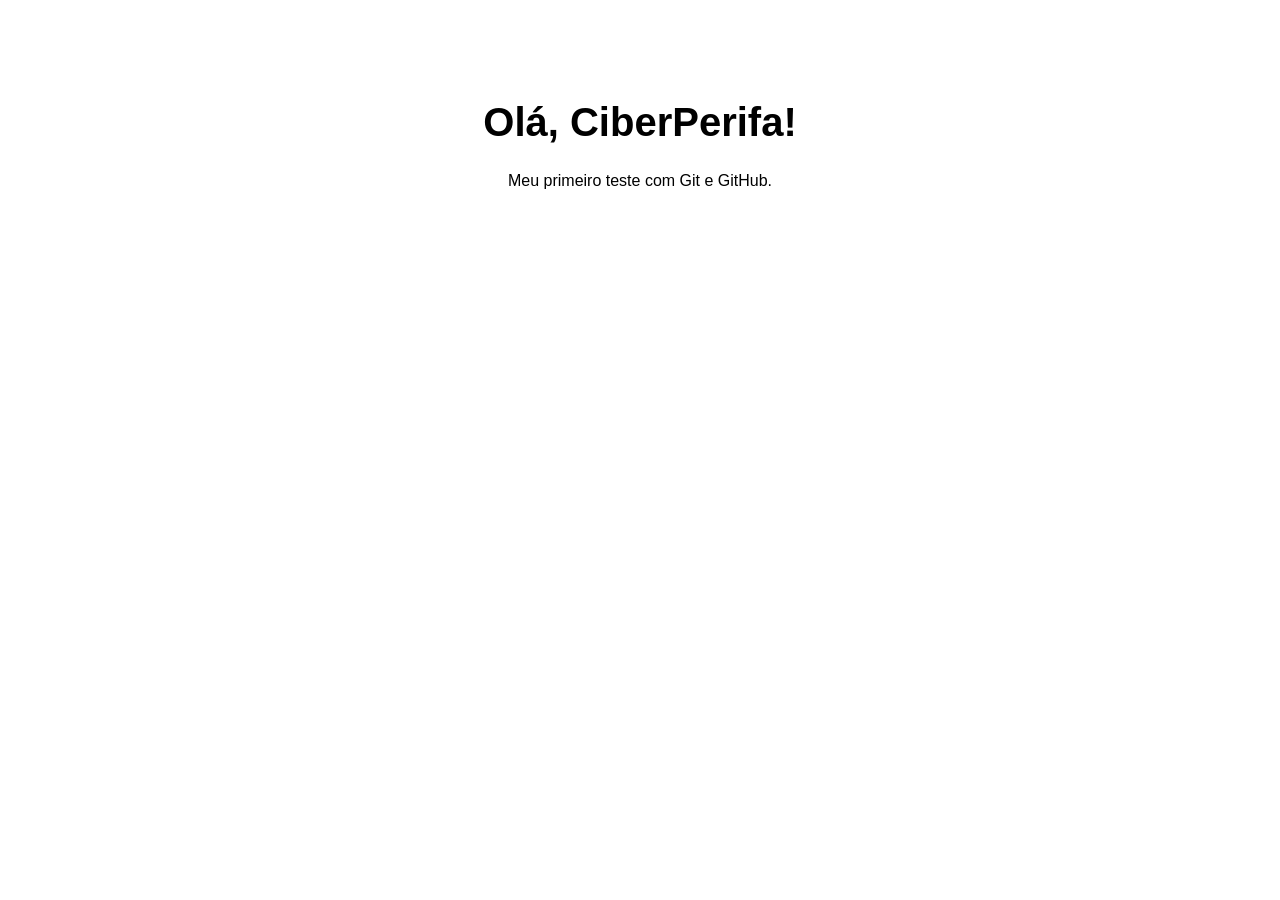
==== index.html @ 7c921926 "feat: realiza commit inicial de teste" ====
<!DOCTYPE html>
<html lang="pt-BR">

<head>
    <meta charset="UTF-8">
    <meta name="viewport" content="width=device-width, initial-scale=1.0">
    <title>CiberPerifa</title>
    <link rel="stylesheet" href="css/style.css">
</head>

<body>
    <h1>Olá, CiberPerifa!</h1>
    <p>Meu primeiro teste com Git e GitHub.</p>
</body>

</html>
---- css/style.css ----
body {
    font-family: Arial, sans-serif;
    text-align: center;
    margin-top: 100px;
}

h1 {
    font-size: 40px;
}
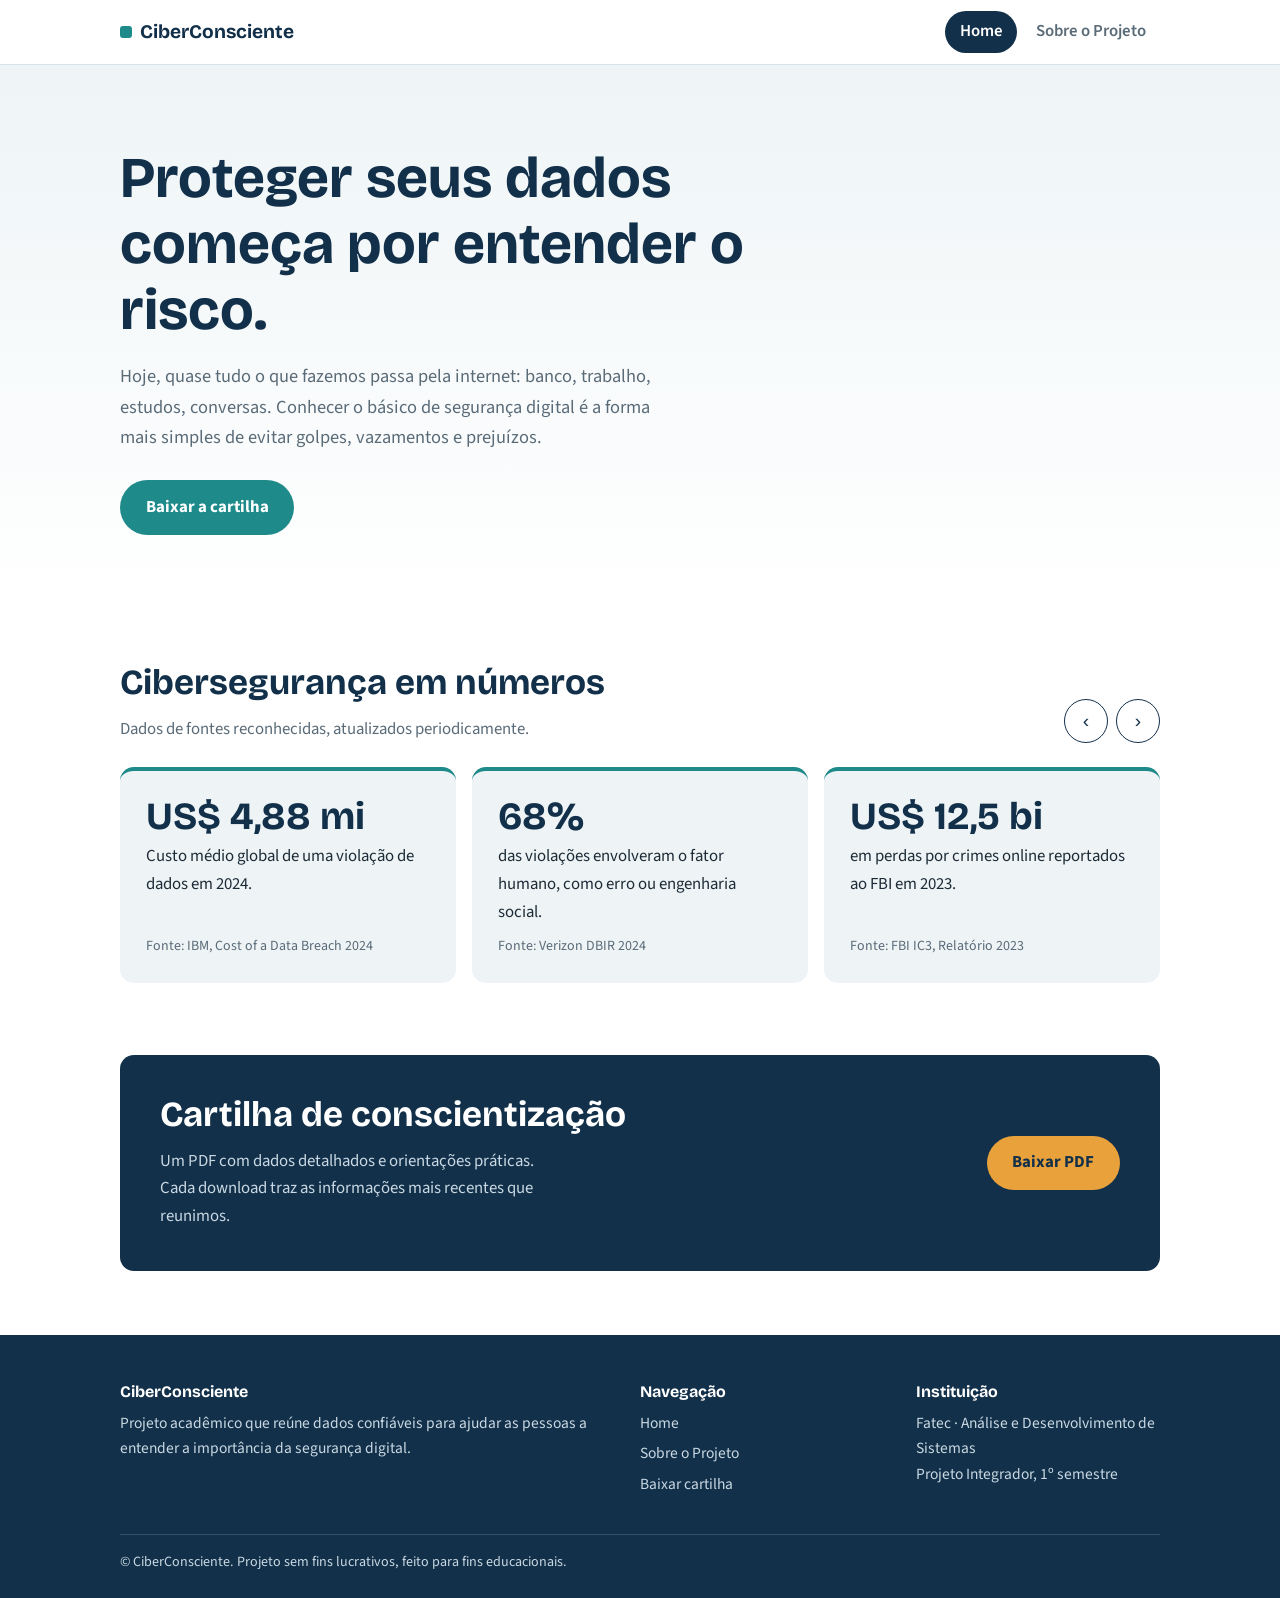
==== commit f103c60c: "feat: adiciona primeira versao da pagina home junto do arquivo css" ====
--- a/index.html
+++ b/index.html
@@ -1,16 +1,95 @@
 <!DOCTYPE html>
 <html lang="pt-BR">
+<head>
+  <meta charset="UTF-8">
+  <meta name="viewport" content="width=device-width, initial-scale=1">
+  <title>CiberConsciente | Home</title>
+  <meta name="description" content="Dados confiáveis sobre ciberseguran&ccedil;a e uma cartilha de conscientiza&ccedil;&atilde;o para baixar.">
+  <link rel="preconnect" href="https://fonts.googleapis.com">
+  <link rel="preconnect" href="https://fonts.gstatic.com" crossorigin>
+  <link href="https://fonts.googleapis.com/css2?family=Bricolage+Grotesque:wght@600;700&family=Source+Sans+3:wght@400;600;700&display=swap" rel="stylesheet">
+  <link rel="stylesheet" href="css/style.css">
+</head>
+<body>
+  <header>
+    <nav class="wrap" aria-label="Principal">
+      <a class="brand" href="index.html"><i></i><span>CiberConsciente</span></a>
+      <ul>
+        <li><a href="index.html" aria-current="page">Home</a></li>
+        <li><a href="sobre.html">Sobre o Projeto</a></li>
+      </ul>
+    </nav>
+  </header>
 
-<head>
-    <meta charset="UTF-8">
-    <meta name="viewport" content="width=device-width, initial-scale=1.0">
-    <title>CiberPerifa</title>
-    <link rel="stylesheet" href="css/style.css">
-</head>
+  <main>
+    <section class="hero">
+      <div class="wrap">
+        <h1>Proteger seus dados começa por entender o risco.</h1>
+        <p>Hoje, quase tudo o que fazemos passa pela internet: banco, trabalho, estudos, conversas. Conhecer o básico de segurança digital é a forma mais simples de evitar golpes, vazamentos e prejuízos.</p>
+        <a class="btn" href="#cartilha">Baixar a cartilha</a>
+      </div>
+    </section>
 
-<body>
-    <h1>Olá, CiberPerifa!</h1>
-    <p>Meu primeiro teste com Git e GitHub.</p>
+    <section aria-labelledby="dados-t">
+      <div class="wrap">
+        <div class="car-head">
+          <div>
+            <h2 id="dados-t">Ciberseguran&ccedil;a em números</h2>
+            <p class="lead">Dados de fontes reconhecidas, atualizados periodicamente.</p>
+          </div>
+          <div class="car-ctrl">
+            <button id="prev" aria-label="Cards anteriores">&#8249;</button>
+            <button id="next" aria-label="Próximos cards">&#8250;</button>
+          </div>
+        </div>
+
+        <!-- Os valores abaixo são exemplos: confira e atualize com os dados do seu script Python -->
+        <div class="track" id="track" tabindex="0" aria-label="Dados sobre ciberseguran&ccedil;a">
+          <article class="card"><strong>US$ 4,88 mi</strong><p>Custo médio global de uma violação de dados em 2024.</p><small>Fonte: IBM, Cost of a Data Breach 2024</small></article>
+          <article class="card"><strong>68%</strong><p>das violações envolveram o fator humano, como erro ou engenharia social.</p><small>Fonte: Verizon DBIR 2024</small></article>
+          <article class="card"><strong>US$ 12,5 bi</strong><p>em perdas por crimes online reportados ao FBI em 2023.</p><small>Fonte: FBI IC3, Relatório 2023</small></article>
+          <article class="card"><strong>Dado 4</strong><p>Substitua por um dado brasileiro (ex.: CERT.br ou ANPD).</p><small>Fonte: a definir</small></article>
+          <article class="card"><strong>Dado 5</strong><p>Substitua por outro dado relevante para o público.</p><small>Fonte: a definir</small></article>
+        </div>
+      </div>
+    </section>
+
+    <section id="cartilha" style="padding-top:0">
+      <div class="wrap">
+        <div class="download">
+          <div>
+            <h2>Cartilha de conscientização</h2>
+            <p>Um PDF com dados detalhados e orientações práticas. Cada download traz as informações mais recentes que reunimos.</p>
+          </div>
+          <a class="btn" href="cartilha-ciberseguranca.pdf" download>Baixar PDF</a>
+        </div>
+      </div>
+    </section>
+  </main>
+
+  <footer>
+    <div class="wrap">
+      <div class="foot">
+        <div>
+          <h3>CiberConsciente</h3>
+          <p>Projeto acadêmico que reúne dados confiáveis para ajudar as pessoas a entender a importância da segurança digital.</p>
+        </div>
+        <div>
+          <h3>Navegação</h3>
+          <ul>
+            <li><a href="index.html">Home</a></li>
+            <li><a href="sobre.html">Sobre o Projeto</a></li>
+            <li><a href="#cartilha">Baixar cartilha</a></li>
+          </ul>
+        </div>
+        <div>
+          <h3>Instituição</h3>
+          <p>Fatec · Análise e Desenvolvimento de Sistemas<br>Projeto Integrador, 1º semestre</p>
+        </div>
+      </div>
+      <p class="copy">&copy; <span id="ano"></span> CiberConsciente. Projeto sem fins lucrativos, feito para fins educacionais.</p>
+    </div>
+  </footer>
+  <script src="script.js"></script>
 </body>
-
-</html>+</html>
--- a/css/style.css
+++ b/css/style.css
@@ -1,9 +1,100 @@
-body {
-    font-family: Arial, sans-serif;
-    text-align: center;
-    margin-top: 100px;
+:root{
+  --navy:#12304a; --teal:#1f8a8a; --teal-d:#176b6b; --mist:#eef4f6; --white:#fff;
+  --ink:#1d2b36; --muted:#5a6b78; --amber:#e9a23b; --line:#d6e2e7;
+  --r:14px; --max:1080px;
 }
+*{box-sizing:border-box;margin:0;padding:0}
+html{scroll-behavior:smooth}
+body{font-family:'Source Sans 3',system-ui,sans-serif;color:var(--ink);background:var(--white);line-height:1.65;font-size:1.05rem}
+h1,h2,h3{font-family:'Bricolage Grotesque',sans-serif;line-height:1.15;color:var(--navy)}
+a{color:inherit}
+.wrap{max-width:var(--max);margin:0 auto;padding:0 1.25rem}
+section{padding:4rem 0}
+h2{font-size:clamp(1.6rem,4vw,2.2rem);margin-bottom:.75rem}
+.lead{color:var(--muted);max-width:62ch}
+:focus-visible{outline:3px solid var(--amber);outline-offset:3px}
 
-h1 {
-    font-size: 40px;
-}+/* Navegação */
+header{position:sticky;top:0;z-index:10;background:rgba(255,255,255,.92);backdrop-filter:blur(8px);border-bottom:1px solid var(--line)}
+nav{display:flex;align-items:center;justify-content:space-between;height:64px}
+.brand{font-family:'Bricolage Grotesque',sans-serif;font-weight:700;font-size:1.2rem;color:var(--navy);text-decoration:none;display:flex;align-items:center;gap:.5rem}
+.brand i{width:12px;height:12px;border-radius:3px;background:var(--teal);display:inline-block}
+nav ul{display:flex;gap:.25rem;list-style:none}
+nav ul a{display:block;padding:.45rem .9rem;border-radius:99px;text-decoration:none;font-weight:600;color:var(--muted);transition:background .2s,color .2s}
+nav ul a:hover{background:var(--mist);color:var(--navy)}
+nav ul a[aria-current="page"]{background:var(--navy);color:var(--white)}
+
+/* Hero */
+.hero{background:linear-gradient(180deg,var(--mist),var(--white));padding:5rem 0 4rem}
+.hero h1{font-size:clamp(2.1rem,6vw,3.6rem);max-width:18ch;margin-bottom:1.1rem}
+.hero p{max-width:60ch;color:var(--muted);font-size:1.15rem;margin-bottom:1.75rem}
+.hero .wrap>*{animation:rise .7s ease both}
+.hero .wrap>*:nth-child(2){animation-delay:.12s}
+.hero .wrap>*:nth-child(3){animation-delay:.24s}
+@keyframes rise{from{opacity:0;transform:translateY(18px)}to{opacity:1;transform:none}}
+
+.btn{display:inline-block;background:var(--teal);color:var(--white);padding:.85rem 1.6rem;border-radius:99px;font-weight:700;text-decoration:none;transition:background .2s,transform .2s}
+.btn:hover{background:var(--teal-d);transform:translateY(-2px)}
+.btn.ghost{background:transparent;color:var(--navy);border:2px solid var(--navy)}
+.btn.ghost:hover{background:var(--navy);color:var(--white)}
+
+/* Carrossel */
+.car-head{display:flex;justify-content:space-between;align-items:end;gap:1rem;margin-bottom:1.5rem}
+.car-ctrl{display:flex;gap:.5rem}
+.car-ctrl button{width:44px;height:44px;border-radius:50%;border:1.5px solid var(--navy);background:var(--white);color:var(--navy);font-size:1.2rem;cursor:pointer;transition:background .2s,color .2s}
+.car-ctrl button:hover{background:var(--navy);color:var(--white)}
+.track{display:flex;gap:1rem;overflow-x:auto;scroll-snap-type:x mandatory;scrollbar-width:none;padding-bottom:.5rem}
+.track::-webkit-scrollbar{display:none}
+.card{flex:0 0 calc((100% - 2rem)/3);scroll-snap-align:start;background:var(--mist);border-radius:var(--r);padding:1.6rem;border-top:4px solid var(--teal);display:flex;flex-direction:column;gap:.5rem}
+.card strong{font-family:'Bricolage Grotesque',sans-serif;font-size:2.4rem;color:var(--navy);line-height:1}
+.card p{flex:1}
+.card small{color:var(--muted)}
+
+/* Download */
+.download{background:var(--navy);color:var(--white);border-radius:var(--r);padding:2.5rem;display:flex;gap:2rem;align-items:center;justify-content:space-between;flex-wrap:wrap}
+.download h2{color:var(--white)}
+.download p{color:#c9d8e2;max-width:48ch}
+.download .btn{background:var(--amber);color:var(--navy)}
+.download .btn:hover{background:#f2b45a}
+
+/* Sobre */
+.grid{display:grid;grid-template-columns:repeat(auto-fit,minmax(240px,1fr));gap:1.25rem;margin-top:1.5rem}
+.member{border:1px solid var(--line);border-radius:var(--r);padding:1.5rem;transition:box-shadow .2s,transform .2s}
+.member:hover{box-shadow:0 8px 24px rgba(18,48,74,.1);transform:translateY(-3px)}
+.avatar{width:64px;height:64px;border-radius:50%;background:var(--teal);color:var(--white);display:grid;place-items:center;font-family:'Bricolage Grotesque',sans-serif;font-size:1.4rem;font-weight:700;margin-bottom:.9rem}
+.member h3{font-size:1.15rem}
+.member .role{color:var(--teal-d);font-weight:600;font-size:.95rem;margin-bottom:.4rem}
+.member p{color:var(--muted);font-size:.98rem}
+.links{display:flex;gap:1rem;margin-top:.9rem;font-weight:600}
+.links a{color:var(--teal-d)}
+.alt{background:var(--mist)}
+.partner{display:flex;gap:1.5rem;align-items:center;flex-wrap:wrap;background:var(--white);padding:1.5rem;border-radius:var(--r);border:1px solid var(--line);margin-top:1.25rem}
+.logo-ph{width:96px;height:96px;border-radius:var(--r);background:var(--mist);display:grid;place-items:center;color:var(--muted);font-size:.8rem;text-align:center}
+
+/* Rodapé */
+footer{background:var(--navy);color:#c9d8e2;padding:3rem 0 1.5rem;font-size:.97rem}
+.foot{display:grid;grid-template-columns:2fr 1fr 1fr;gap:2rem}
+footer h3{color:var(--white);font-size:1rem;margin-bottom:.6rem}
+footer ul{list-style:none}
+footer li{margin-bottom:.3rem}
+footer a{text-decoration:none}
+footer a:hover{color:var(--white);text-decoration:underline}
+.copy{border-top:1px solid rgba(255,255,255,.15);margin-top:2rem;padding-top:1rem;font-size:.88rem}
+
+/* Responsivo */
+@media(max-width:820px){
+  .card{flex-basis:calc((100% - 1rem)/2)}
+  .foot{grid-template-columns:1fr}
+}
+@media(max-width:560px){
+  section{padding:3rem 0}
+  .hero{padding:3rem 0 2.5rem}
+  .card{flex-basis:88%}
+  .car-ctrl{display:none}
+  .download{padding:1.75rem}
+  nav ul a{padding:.4rem .7rem}
+  .brand span{display:none}
+}
+@media(prefers-reduced-motion:reduce){
+  *{animation:none!important;transition:none!important;scroll-behavior:auto!important}
+}
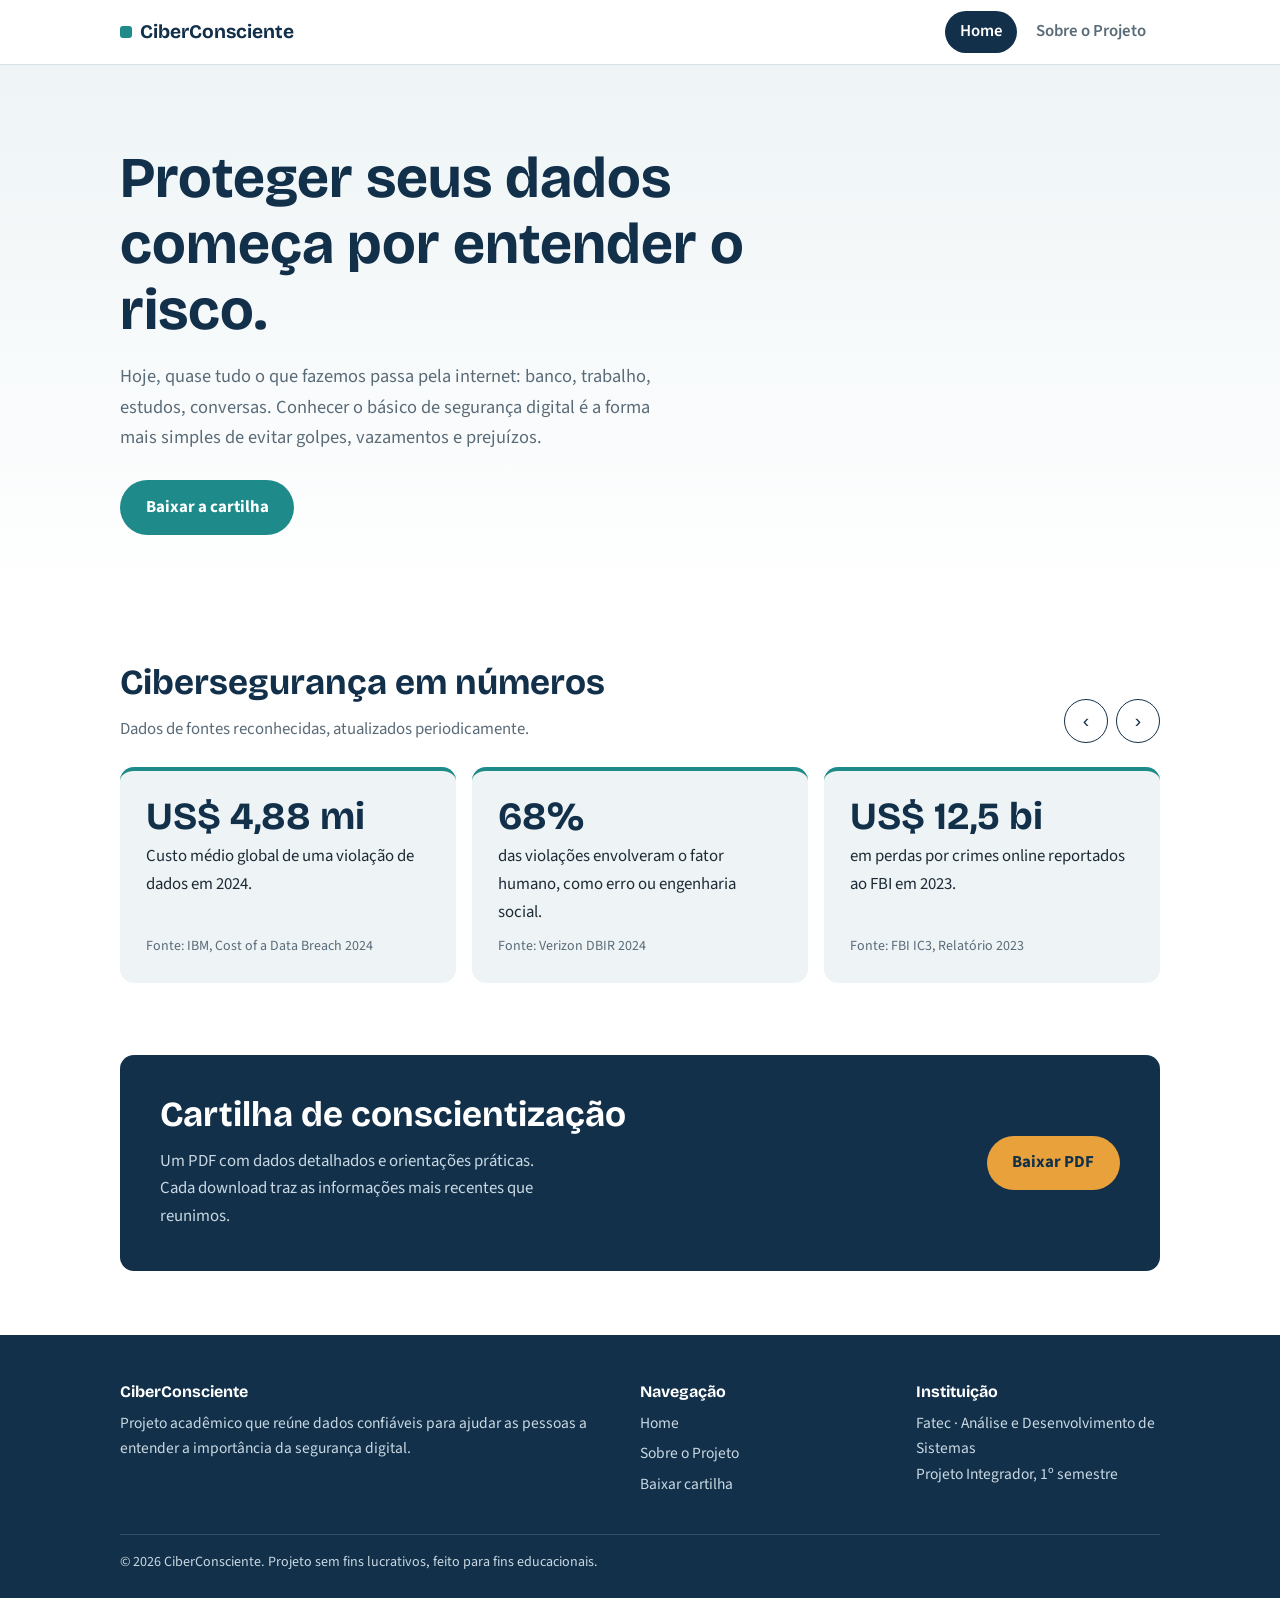
==== commit 50ce295b: "feat: adiciona a pagina sobre junto dos scripts em js" ====
--- a/index.html
+++ b/index.html
@@ -90,6 +90,6 @@
       <p class="copy">&copy; <span id="ano"></span> CiberConsciente. Projeto sem fins lucrativos, feito para fins educacionais.</p>
     </div>
   </footer>
-  <script src="script.js"></script>
+  <script src="js/script.js"></script>
 </body>
 </html>
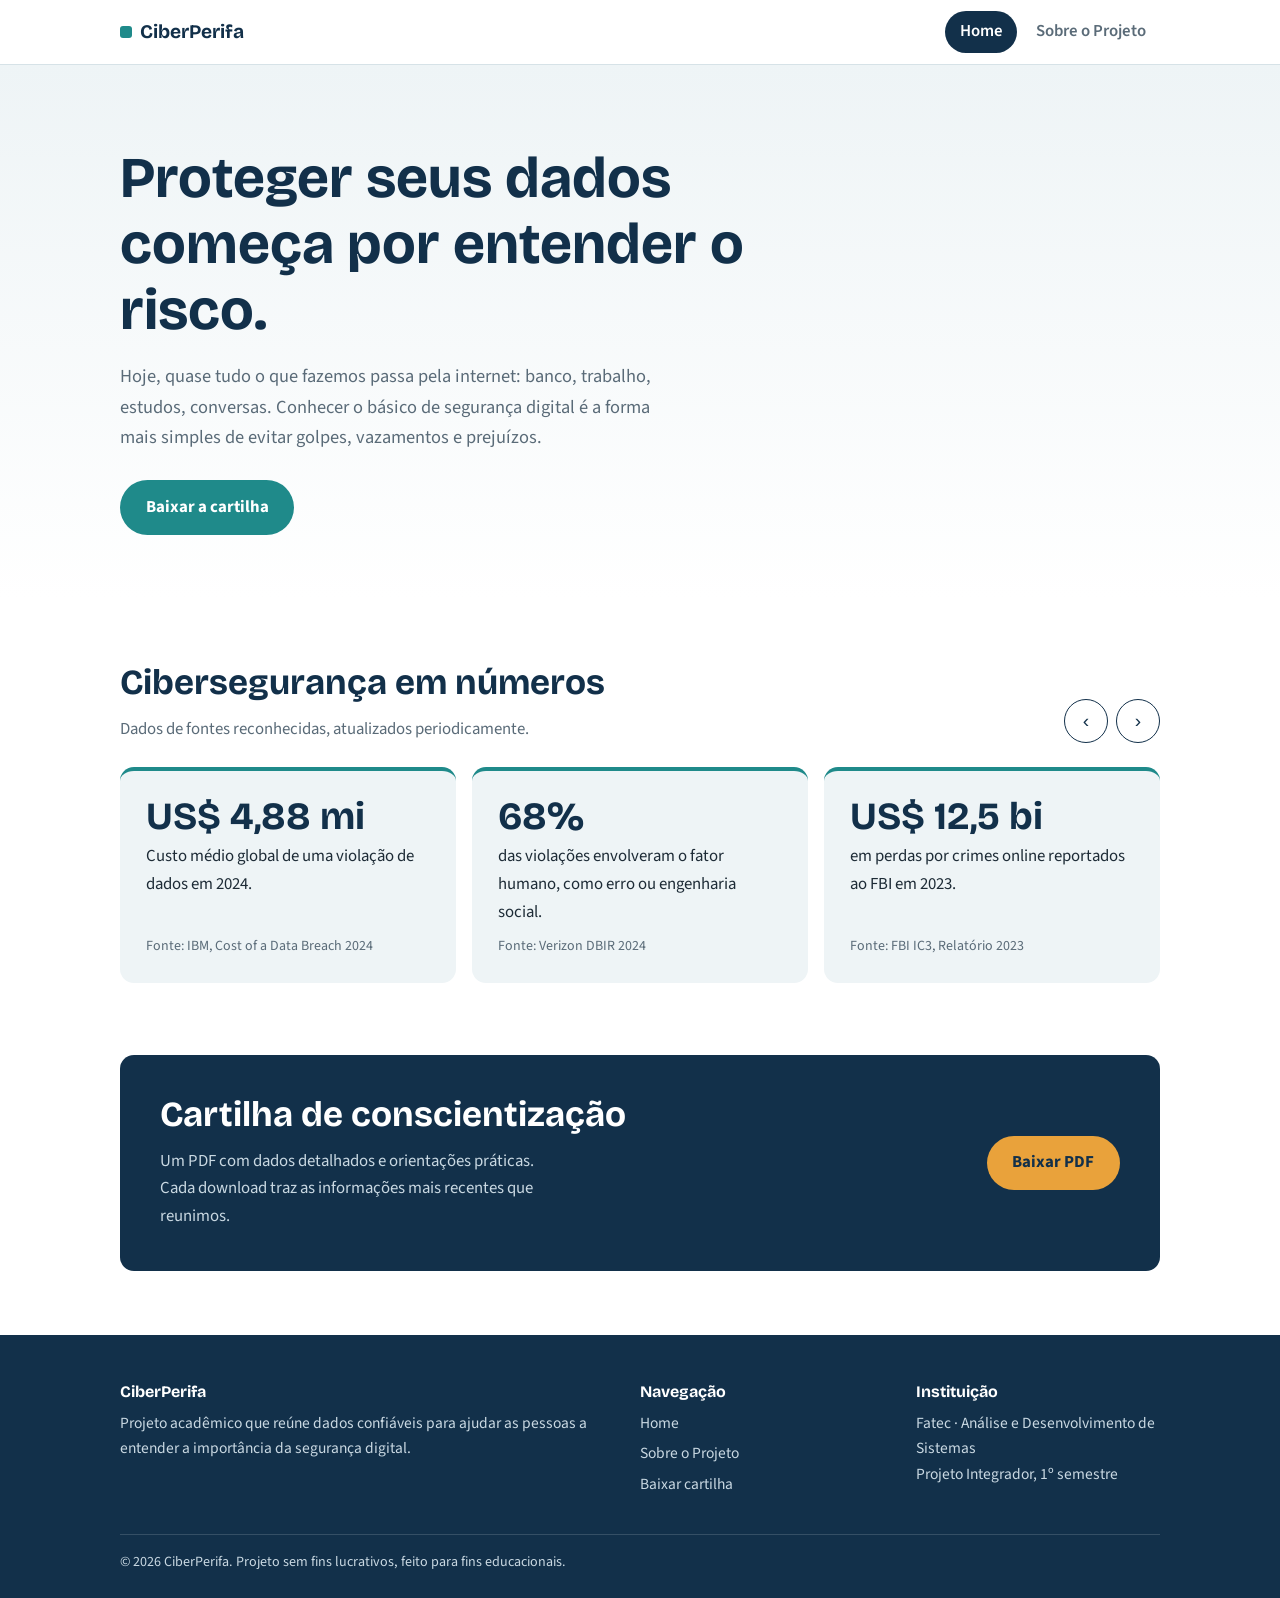
==== commit 7d6b0533: "style: atualiza o nome do projeto nas duas paginas" ====
--- a/index.html
+++ b/index.html
@@ -3,7 +3,7 @@
 <head>
   <meta charset="UTF-8">
   <meta name="viewport" content="width=device-width, initial-scale=1">
-  <title>CiberConsciente | Home</title>
+  <title>CiberPerifa | Home</title>
   <meta name="description" content="Dados confiáveis sobre ciberseguran&ccedil;a e uma cartilha de conscientiza&ccedil;&atilde;o para baixar.">
   <link rel="preconnect" href="https://fonts.googleapis.com">
   <link rel="preconnect" href="https://fonts.gstatic.com" crossorigin>
@@ -13,7 +13,7 @@
 <body>
   <header>
     <nav class="wrap" aria-label="Principal">
-      <a class="brand" href="index.html"><i></i><span>CiberConsciente</span></a>
+      <a class="brand" href="index.html"><i></i><span>CiberPerifa</span></a>
       <ul>
         <li><a href="index.html" aria-current="page">Home</a></li>
         <li><a href="sobre.html">Sobre o Projeto</a></li>
@@ -71,7 +71,7 @@
     <div class="wrap">
       <div class="foot">
         <div>
-          <h3>CiberConsciente</h3>
+          <h3>CiberPerifa</h3>
           <p>Projeto acadêmico que reúne dados confiáveis para ajudar as pessoas a entender a importância da segurança digital.</p>
         </div>
         <div>
@@ -87,7 +87,7 @@
           <p>Fatec · Análise e Desenvolvimento de Sistemas<br>Projeto Integrador, 1º semestre</p>
         </div>
       </div>
-      <p class="copy">&copy; <span id="ano"></span> CiberConsciente. Projeto sem fins lucrativos, feito para fins educacionais.</p>
+      <p class="copy">&copy; <span id="ano"></span> CiberPerifa. Projeto sem fins lucrativos, feito para fins educacionais.</p>
     </div>
   </footer>
   <script src="js/script.js"></script>
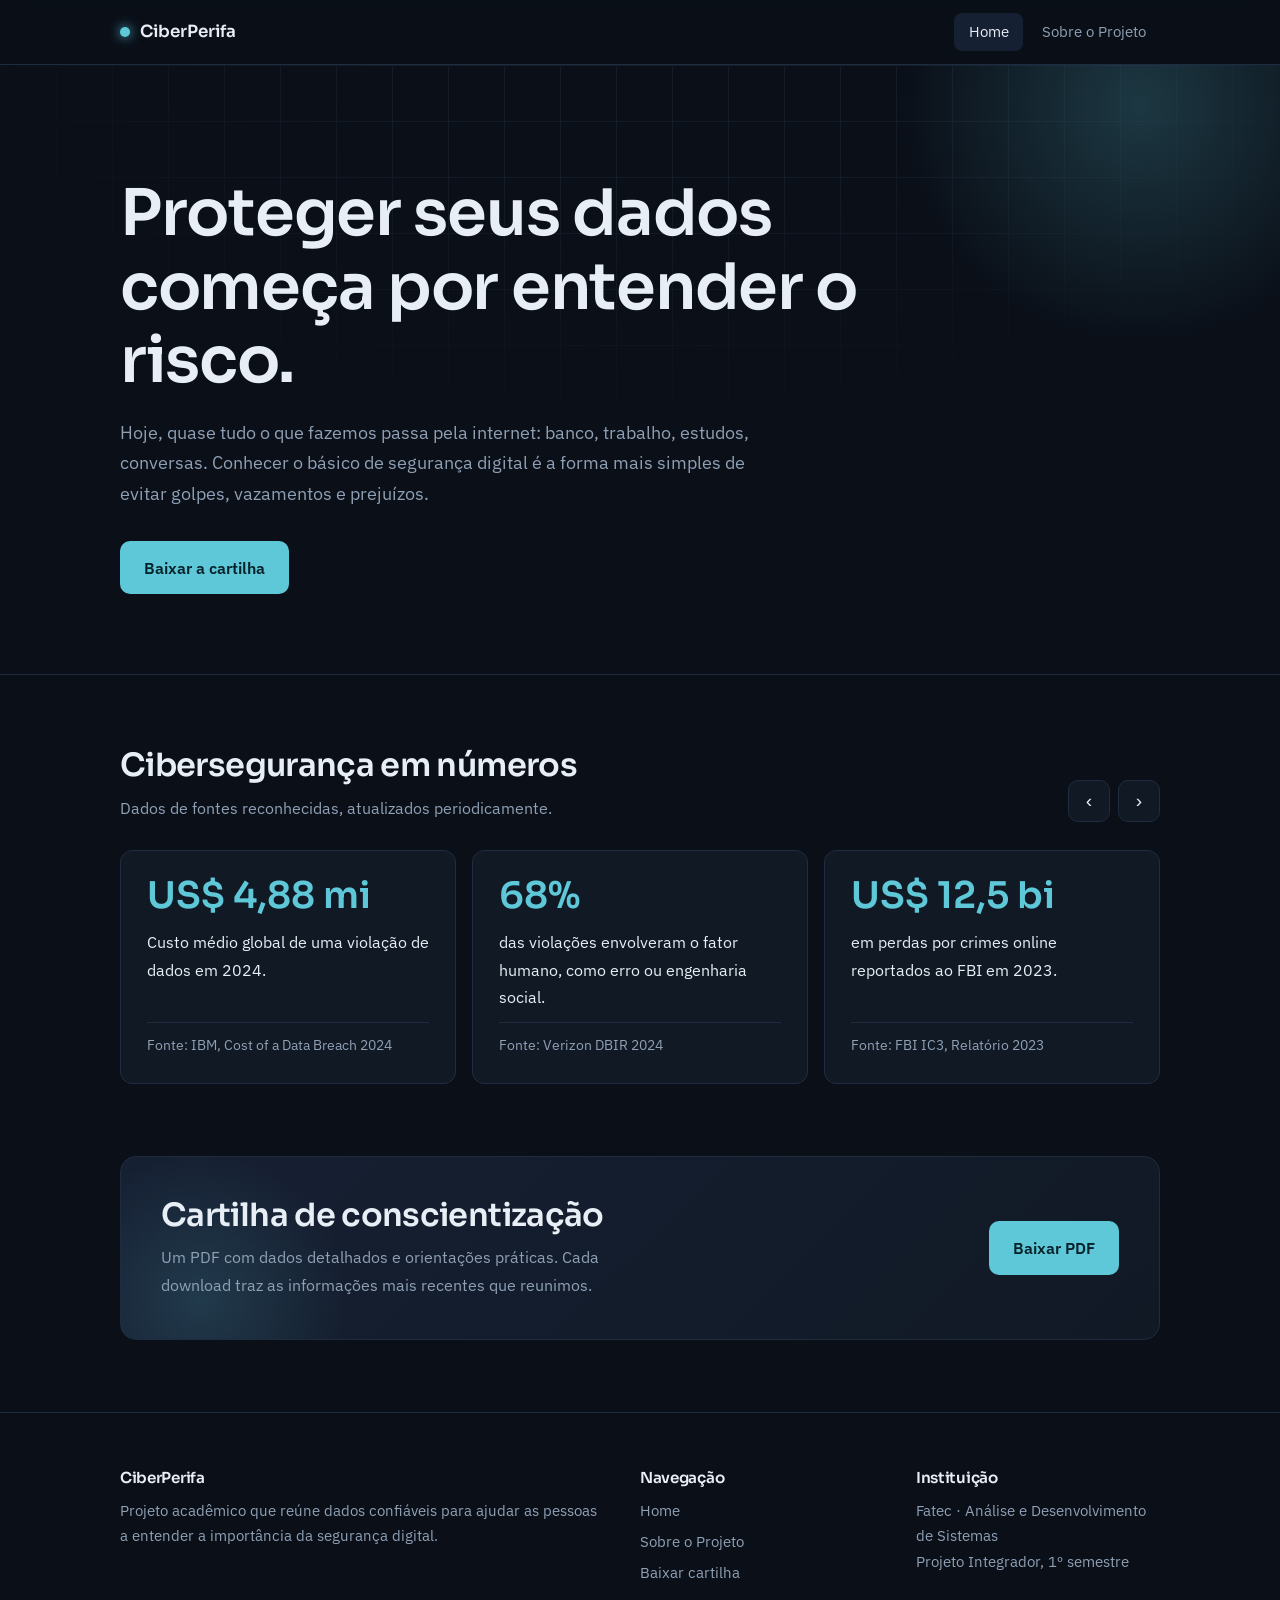
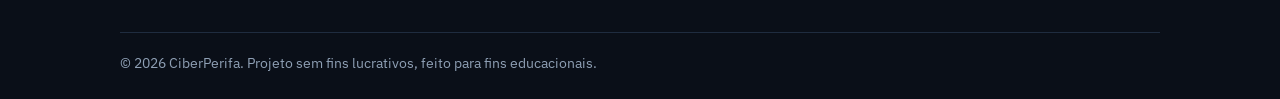
==== commit 2ce7f93b: "feat: atualiza paginas e estilos" ====
--- a/index.html
+++ b/index.html
@@ -7,7 +7,7 @@
   <meta name="description" content="Dados confiáveis sobre ciberseguran&ccedil;a e uma cartilha de conscientiza&ccedil;&atilde;o para baixar.">
   <link rel="preconnect" href="https://fonts.googleapis.com">
   <link rel="preconnect" href="https://fonts.gstatic.com" crossorigin>
-  <link href="https://fonts.googleapis.com/css2?family=Bricolage+Grotesque:wght@600;700&family=Source+Sans+3:wght@400;600;700&display=swap" rel="stylesheet">
+  <link href="https://fonts.googleapis.com/css2?family=Sora:wght@500;600;700&family=IBM+Plex+Sans:wght@400;500;600&display=swap" rel="stylesheet">
   <link rel="stylesheet" href="css/style.css">
 </head>
 <body>
--- a/css/style.css
+++ b/css/style.css
@@ -1,85 +1,88 @@
 :root{
-  --navy:#12304a; --teal:#1f8a8a; --teal-d:#176b6b; --mist:#eef4f6; --white:#fff;
-  --ink:#1d2b36; --muted:#5a6b78; --amber:#e9a23b; --line:#d6e2e7;
-  --r:14px; --max:1080px;
+  --bg:#0a0f18; --surface:#111925; --surface2:#162033; --line:#1f2c3f;
+  --text:#e8eef5; --muted:#8fa0b5; --accent:#5ec8d8; --accent-d:#3fa9ba;
+  --r:12px; --max:1080px;
 }
 *{box-sizing:border-box;margin:0;padding:0}
-html{scroll-behavior:smooth}
-body{font-family:'Source Sans 3',system-ui,sans-serif;color:var(--ink);background:var(--white);line-height:1.65;font-size:1.05rem}
-h1,h2,h3{font-family:'Bricolage Grotesque',sans-serif;line-height:1.15;color:var(--navy)}
+html{scroll-behavior:smooth;color-scheme:dark}
+body{font-family:'IBM Plex Sans',system-ui,sans-serif;color:var(--text);background:var(--bg);line-height:1.7;font-size:1.02rem}
+h1,h2,h3{font-family:'Sora',sans-serif;line-height:1.15;color:var(--text);font-weight:600;letter-spacing:-.02em}
 a{color:inherit}
 .wrap{max-width:var(--max);margin:0 auto;padding:0 1.25rem}
-section{padding:4rem 0}
-h2{font-size:clamp(1.6rem,4vw,2.2rem);margin-bottom:.75rem}
+section{padding:4.5rem 0}
+h2{font-size:clamp(1.5rem,4vw,2rem);margin-bottom:.6rem}
 .lead{color:var(--muted);max-width:62ch}
-:focus-visible{outline:3px solid var(--amber);outline-offset:3px}
+:focus-visible{outline:2px solid var(--accent);outline-offset:3px}
 
 /* Navegação */
-header{position:sticky;top:0;z-index:10;background:rgba(255,255,255,.92);backdrop-filter:blur(8px);border-bottom:1px solid var(--line)}
+header{position:sticky;top:0;z-index:10;background:rgba(10,15,24,.8);backdrop-filter:blur(12px);border-bottom:1px solid var(--line)}
 nav{display:flex;align-items:center;justify-content:space-between;height:64px}
-.brand{font-family:'Bricolage Grotesque',sans-serif;font-weight:700;font-size:1.2rem;color:var(--navy);text-decoration:none;display:flex;align-items:center;gap:.5rem}
-.brand i{width:12px;height:12px;border-radius:3px;background:var(--teal);display:inline-block}
+.brand{font-family:'Sora',sans-serif;font-weight:600;font-size:1.05rem;text-decoration:none;display:flex;align-items:center;gap:.6rem}
+.brand i{width:10px;height:10px;border-radius:50%;background:var(--accent);box-shadow:0 0 12px var(--accent);display:inline-block}
 nav ul{display:flex;gap:.25rem;list-style:none}
-nav ul a{display:block;padding:.45rem .9rem;border-radius:99px;text-decoration:none;font-weight:600;color:var(--muted);transition:background .2s,color .2s}
-nav ul a:hover{background:var(--mist);color:var(--navy)}
-nav ul a[aria-current="page"]{background:var(--navy);color:var(--white)}
+nav ul a{display:block;padding:.4rem .9rem;border-radius:8px;text-decoration:none;color:var(--muted);font-size:.95rem;transition:color .2s,background .2s}
+nav ul a:hover{color:var(--text);background:var(--surface)}
+nav ul a[aria-current="page"]{color:var(--text);background:var(--surface2)}
 
 /* Hero */
-.hero{background:linear-gradient(180deg,var(--mist),var(--white));padding:5rem 0 4rem}
-.hero h1{font-size:clamp(2.1rem,6vw,3.6rem);max-width:18ch;margin-bottom:1.1rem}
-.hero p{max-width:60ch;color:var(--muted);font-size:1.15rem;margin-bottom:1.75rem}
-.hero .wrap>*{animation:rise .7s ease both}
+.hero{position:relative;overflow:hidden;padding:7rem 0 5rem;border-bottom:1px solid var(--line)}
+.hero::before{content:"";position:absolute;inset:0;background-image:linear-gradient(var(--line) 1px,transparent 1px),linear-gradient(90deg,var(--line) 1px,transparent 1px);background-size:56px 56px;opacity:.45;-webkit-mask-image:radial-gradient(ellipse 70% 80% at 50% 0%,#000 30%,transparent 80%);mask-image:radial-gradient(ellipse 70% 80% at 50% 0%,#000 30%,transparent 80%)}
+.hero::after{content:"";position:absolute;width:520px;height:520px;right:-120px;top:-220px;background:radial-gradient(circle,rgba(94,200,216,.22),transparent 65%);pointer-events:none}
+.hero .wrap{position:relative;z-index:1}
+.hero h1{font-size:clamp(2.2rem,6.5vw,4rem);max-width:17ch;margin-bottom:1.25rem}
+.hero p{max-width:58ch;color:var(--muted);font-size:1.12rem;margin-bottom:2rem}
+.hero .wrap>*{animation:rise .8s ease both}
 .hero .wrap>*:nth-child(2){animation-delay:.12s}
 .hero .wrap>*:nth-child(3){animation-delay:.24s}
-@keyframes rise{from{opacity:0;transform:translateY(18px)}to{opacity:1;transform:none}}
+@keyframes rise{from{opacity:0;transform:translateY(16px)}to{opacity:1;transform:none}}
 
-.btn{display:inline-block;background:var(--teal);color:var(--white);padding:.85rem 1.6rem;border-radius:99px;font-weight:700;text-decoration:none;transition:background .2s,transform .2s}
-.btn:hover{background:var(--teal-d);transform:translateY(-2px)}
-.btn.ghost{background:transparent;color:var(--navy);border:2px solid var(--navy)}
-.btn.ghost:hover{background:var(--navy);color:var(--white)}
+.btn{display:inline-block;background:var(--accent);color:#06222a;padding:.8rem 1.5rem;border-radius:10px;font-weight:600;text-decoration:none;transition:background .2s,transform .2s}
+.btn:hover{background:#86dbe8;transform:translateY(-2px)}
 
 /* Carrossel */
-.car-head{display:flex;justify-content:space-between;align-items:end;gap:1rem;margin-bottom:1.5rem}
+.car-head{display:flex;justify-content:space-between;align-items:end;gap:1rem;margin-bottom:1.75rem}
 .car-ctrl{display:flex;gap:.5rem}
-.car-ctrl button{width:44px;height:44px;border-radius:50%;border:1.5px solid var(--navy);background:var(--white);color:var(--navy);font-size:1.2rem;cursor:pointer;transition:background .2s,color .2s}
-.car-ctrl button:hover{background:var(--navy);color:var(--white)}
-.track{display:flex;gap:1rem;overflow-x:auto;scroll-snap-type:x mandatory;scrollbar-width:none;padding-bottom:.5rem}
+.car-ctrl button{width:42px;height:42px;border-radius:10px;border:1px solid var(--line);background:var(--surface);color:var(--text);font-size:1.2rem;cursor:pointer;transition:border-color .2s,color .2s}
+.car-ctrl button:hover{border-color:var(--accent);color:var(--accent)}
+.track{display:flex;gap:1rem;overflow-x:auto;scroll-snap-type:x mandatory;scrollbar-width:none}
 .track::-webkit-scrollbar{display:none}
-.card{flex:0 0 calc((100% - 2rem)/3);scroll-snap-align:start;background:var(--mist);border-radius:var(--r);padding:1.6rem;border-top:4px solid var(--teal);display:flex;flex-direction:column;gap:.5rem}
-.card strong{font-family:'Bricolage Grotesque',sans-serif;font-size:2.4rem;color:var(--navy);line-height:1}
-.card p{flex:1}
-.card small{color:var(--muted)}
+.card{flex:0 0 calc((100% - 2rem)/3);scroll-snap-align:start;background:var(--surface);border:1px solid var(--line);border-radius:var(--r);padding:1.6rem;display:flex;flex-direction:column;gap:.7rem;transition:border-color .25s}
+.card:hover{border-color:var(--accent-d)}
+.card strong{font-family:'Sora',sans-serif;font-size:2.3rem;font-weight:600;color:var(--accent);line-height:1.1}
+.card p{flex:1;color:var(--text)}
+.card small{color:var(--muted);border-top:1px solid var(--line);padding-top:.7rem}
 
 /* Download */
-.download{background:var(--navy);color:var(--white);border-radius:var(--r);padding:2.5rem;display:flex;gap:2rem;align-items:center;justify-content:space-between;flex-wrap:wrap}
-.download h2{color:var(--white)}
-.download p{color:#c9d8e2;max-width:48ch}
-.download .btn{background:var(--amber);color:var(--navy)}
-.download .btn:hover{background:#f2b45a}
+.download{background:linear-gradient(135deg,var(--surface2),var(--surface));border:1px solid var(--line);border-radius:16px;padding:2.5rem;display:flex;gap:2rem;align-items:center;justify-content:space-between;flex-wrap:wrap;position:relative;overflow:hidden}
+.download::before{content:"";position:absolute;left:-80px;bottom:-120px;width:320px;height:320px;background:radial-gradient(circle,rgba(94,200,216,.16),transparent 65%)}
+.download>*{position:relative}
+.download p{color:var(--muted);max-width:48ch}
 
 /* Sobre */
-.grid{display:grid;grid-template-columns:repeat(auto-fit,minmax(240px,1fr));gap:1.25rem;margin-top:1.5rem}
-.member{border:1px solid var(--line);border-radius:var(--r);padding:1.5rem;transition:box-shadow .2s,transform .2s}
-.member:hover{box-shadow:0 8px 24px rgba(18,48,74,.1);transform:translateY(-3px)}
-.avatar{width:64px;height:64px;border-radius:50%;background:var(--teal);color:var(--white);display:grid;place-items:center;font-family:'Bricolage Grotesque',sans-serif;font-size:1.4rem;font-weight:700;margin-bottom:.9rem}
-.member h3{font-size:1.15rem}
-.member .role{color:var(--teal-d);font-weight:600;font-size:.95rem;margin-bottom:.4rem}
-.member p{color:var(--muted);font-size:.98rem}
-.links{display:flex;gap:1rem;margin-top:.9rem;font-weight:600}
-.links a{color:var(--teal-d)}
-.alt{background:var(--mist)}
-.partner{display:flex;gap:1.5rem;align-items:center;flex-wrap:wrap;background:var(--white);padding:1.5rem;border-radius:var(--r);border:1px solid var(--line);margin-top:1.25rem}
-.logo-ph{width:96px;height:96px;border-radius:var(--r);background:var(--mist);display:grid;place-items:center;color:var(--muted);font-size:.8rem;text-align:center}
+.grid{display:grid;grid-template-columns:repeat(auto-fit,minmax(240px,1fr));gap:1rem;margin-top:1.75rem}
+.member{background:var(--surface);border:1px solid var(--line);border-radius:var(--r);padding:1.5rem;transition:border-color .25s}
+.member:hover{border-color:var(--accent-d)}
+.avatar{width:56px;height:56px;border-radius:12px;background:var(--surface2);border:1px solid var(--line);color:var(--accent);display:grid;place-items:center;font-family:'Sora',sans-serif;font-size:1.25rem;font-weight:600;margin-bottom:1rem}
+.member h3{font-size:1.1rem}
+.member .role{color:var(--accent);font-size:.92rem;margin-bottom:.4rem}
+.member p{color:var(--muted);font-size:.96rem}
+.links{display:flex;gap:1rem;margin-top:1rem;font-size:.95rem}
+.links a{color:var(--muted);text-decoration:none;border-bottom:1px solid var(--line);transition:color .2s,border-color .2s}
+.links a:hover{color:var(--accent);border-color:var(--accent)}
+.alt{background:var(--surface);border-block:1px solid var(--line)}
+.alt .member{background:var(--bg)}
+.partner{display:flex;gap:1.5rem;align-items:center;flex-wrap:wrap;background:var(--surface);padding:1.5rem;border-radius:var(--r);border:1px solid var(--line);margin-top:1.25rem}
+.logo-ph{width:96px;height:96px;border-radius:var(--r);background:var(--surface2);border:1px dashed var(--line);display:grid;place-items:center;color:var(--muted);font-size:.8rem;text-align:center}
 
 /* Rodapé */
-footer{background:var(--navy);color:#c9d8e2;padding:3rem 0 1.5rem;font-size:.97rem}
+footer{border-top:1px solid var(--line);padding:3.5rem 0 1.5rem;font-size:.95rem;color:var(--muted)}
 .foot{display:grid;grid-template-columns:2fr 1fr 1fr;gap:2rem}
-footer h3{color:var(--white);font-size:1rem;margin-bottom:.6rem}
+footer h3{color:var(--text);font-size:.95rem;margin-bottom:.7rem}
 footer ul{list-style:none}
-footer li{margin-bottom:.3rem}
-footer a{text-decoration:none}
-footer a:hover{color:var(--white);text-decoration:underline}
-.copy{border-top:1px solid rgba(255,255,255,.15);margin-top:2rem;padding-top:1rem;font-size:.88rem}
+footer li{margin-bottom:.35rem}
+footer a{text-decoration:none;transition:color .2s}
+footer a:hover{color:var(--accent)}
+.copy{border-top:1px solid var(--line);margin-top:2.5rem;padding-top:1.2rem;font-size:.85rem}
 
 /* Responsivo */
 @media(max-width:820px){
@@ -87,12 +90,12 @@
   .foot{grid-template-columns:1fr}
 }
 @media(max-width:560px){
-  section{padding:3rem 0}
-  .hero{padding:3rem 0 2.5rem}
+  section{padding:3.25rem 0}
+  .hero{padding:4rem 0 3rem}
   .card{flex-basis:88%}
   .car-ctrl{display:none}
   .download{padding:1.75rem}
-  nav ul a{padding:.4rem .7rem}
+  nav ul a{padding:.4rem .65rem}
   .brand span{display:none}
 }
 @media(prefers-reduced-motion:reduce){
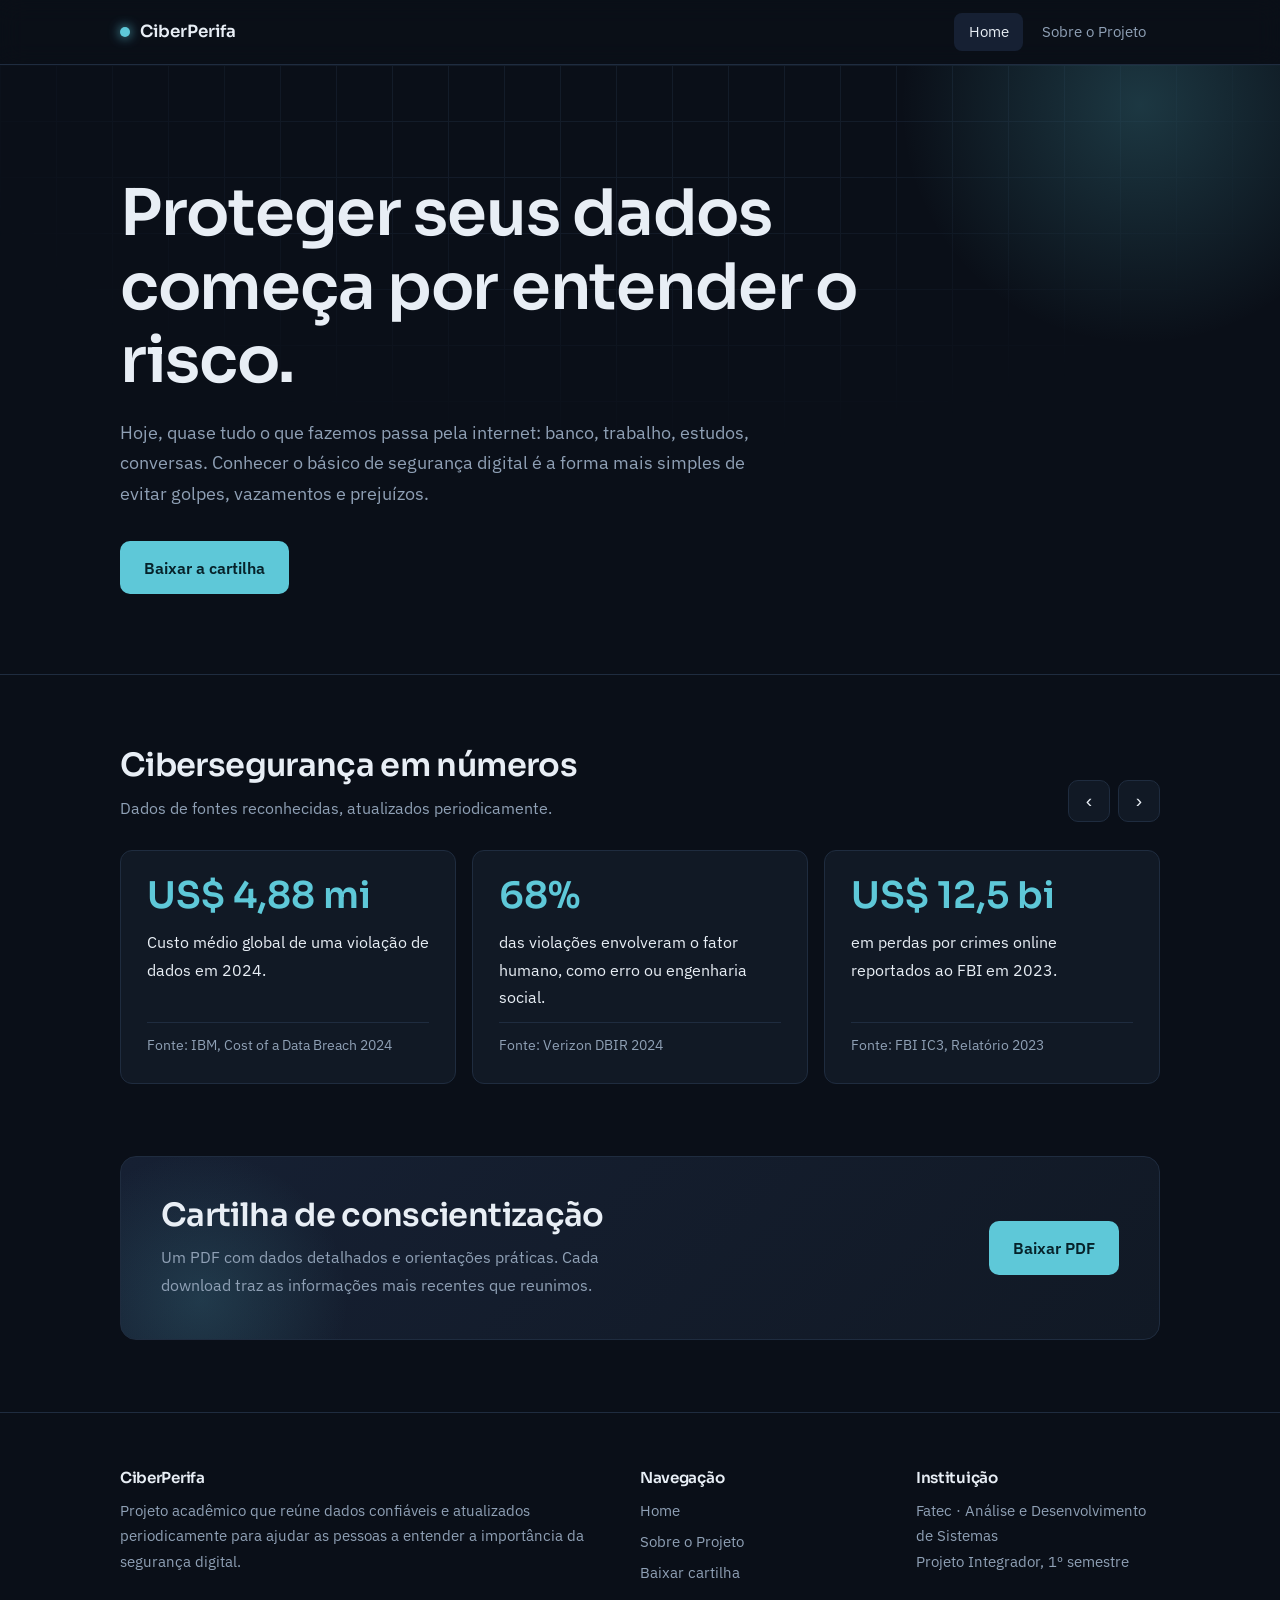
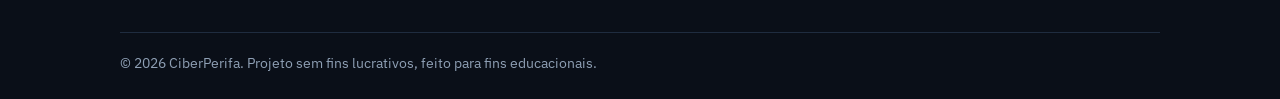
==== commit fa74c738: "style: altera o texto de descricao do projeto no fim da pagina inicial" ====
--- a/index.html
+++ b/index.html
@@ -72,7 +72,7 @@
       <div class="foot">
         <div>
           <h3>CiberPerifa</h3>
-          <p>Projeto acadêmico que reúne dados confiáveis para ajudar as pessoas a entender a importância da segurança digital.</p>
+          <p>Projeto acadêmico que reúne dados confiáveis e atualizados periodicamente para ajudar as pessoas a entender a importância da segurança digital.</p>
         </div>
         <div>
           <h3>Navegação</h3>
